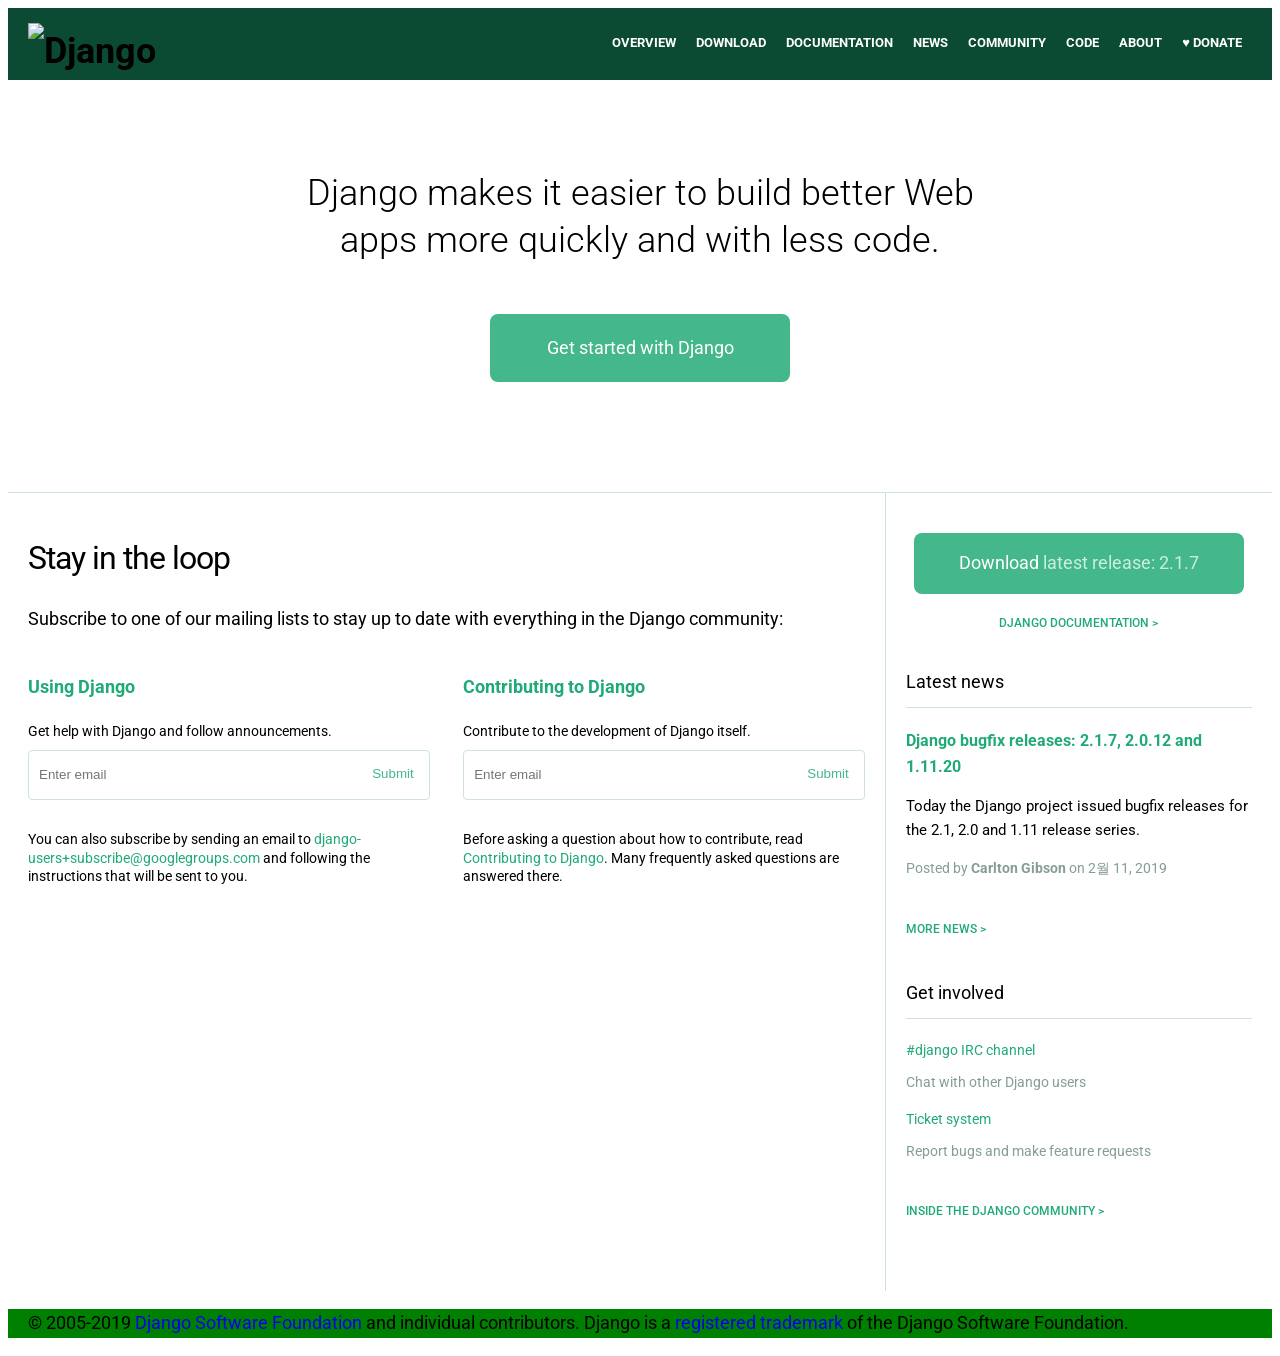
==== index.html @ a02be87a "첫 커밋" ====
<!DOCTYPE html>
<html lang="en">
  <head>
    <meta charset="UTF-8" />
    <meta name="viewport" content="width=device-width, initial-scale=1.0" />
    <meta http-equiv="X-UA-Compatible" content="ie=edge" />
    <link rel="stylesheet" href="./normalize.css" />
    <link rel="stylesheet" href="./style.css" />
    <link
      href="https://fonts.googleapis.com/css?family=Roboto:300,400,500,700,900"
      rel="stylesheet"
    />
    <title>The Web framework for perfectionists with deadlines | Django</title>
  </head>
  <body>
    <header class="header">
      <div class="container">
        <h1 class="logo">
          <img
            src="https://static.djangoproject.com/img/logo-django.42234b631760.svg"
            alt="Django"
          />
        </h1>
        <nav class="nav">
          <ul class="list">
            <li class="list-item"><a href="#">Overview</a></li>
            <li class="list-item"><a href="#">Download</a></li>
            <li class="list-item"><a href="#">Documentation</a></li>
            <li class="list-item"><a href="#">News</a></li>
            <li class="list-item"><a href="#">Community</a></li>
            <li class="list-item"><a href="#">Code</a></li>
            <li class="list-item"><a href="#">About</a></li>
            <li class="list-item"><a href="#">♥ Donate</a></li>
          </ul>
        </nav>
      </div>
    </header>
    <main class="main">
      <div class="hero-section">
        <div class="container">
          <p class="intro-desc">
            Django makes it easier to build better Web apps more quickly and
            with less code.
          </p>
          <a href="#" class="hero-cta cta">
            Get started with Django
          </a>
        </div>
      </div>
      <div class="container-float">
        <div class="main-content">
          <h2 class="main-title">Stay in the loop</h2>
          <p class="main-desc">
            Subscribe to one of our mailing lists to stay up to date with
            everything in the Django community:
          </p>
          <div class="mailing-layout">
            <div class="mailing">
              <h3 class="mailing-title">
                <a href="#">
                  Using Django
                </a>
              </h3>
              <p class="mailing-desc">
                Get help with Django and follow announcements.
              </p>
              <form action="#" class="mailing-form">
                <label for="input-following"
                  >send email for following news</label
                >
                <input
                  type="email"
                  placeholder="Enter email"
                  id="input-following"
                  name="input-following"
                />
                <button type="submit" class="mailing-form-btn">Submit</button>
              </form>
              <p class="mailing-desc">
                You can also subscribe by sending an email to
                <a href="mailto:django-users+subscribe@googlegroups.com"
                  >django-users+subscribe@googlegroups.com</a
                >
                and following the instructions that will be sent to you.
              </p>
            </div>
            <div class="mailing">
              <h3 class="mailing-title">
                <a href="#">Contributing to Django</a>
              </h3>
              <p class="mailing-desc">
                Contribute to the development of Django itself.
              </p>
              <form action="#" class="mailing-form">
                <label for="email-contribute"
                  >send e-mail for contribution</label
                >
                <input
                  type="email"
                  placeholder="Enter email"
                  id="email-contribute"
                  name="email-contribute"
                />
                <button type="submit" class="mailing-form-btn">
                  Submit
                </button>
              </form>
              <p class="mailing-desc">
                Before asking a question about how to contribute, read
                <a
                  href="https://docs.djangoproject.com/en/dev/internals/contributing/"
                  >Contributing to Django</a
                >. Many frequently asked questions are answered there.
              </p>
            </div>
          </div>
        </div>
        <div class="side-content">
          <div class="container-side-cta">
            <a href="#" class="cta side-cta"
              >Download <em>latest release: 2.1.7</em></a
            >
            <a href="#" class="more">Django documentation</a>
          </div>
          <div class="latest-news infos">
            <h2 class="infos-title">Latest news</h2>
            <article class="news-article">
              <h3 class="news-title">
                <a href="#"
                  >Django bugfix releases: 2.1.7, 2.0.12 and 1.11.20</a
                >
              </h3>
              <p class="news-desc">
                Today the Django project issued bugfix releases for the 2.1, 2.0
                and 1.11 release series.
              </p>
              <p class="news-meta">
                Posted by <span>Carlton Gibson</span> on
                <time datetime="2019-02-11">2월 11, 2019</time>
              </p>
            </article>
            <a href="#" class="more">More news</a>
          </div>
          <div class="get-involved infos">
            <h2 class="infos-title">Get involved</h2>
            <dl class="list-communities">
              <dt class="community-title">
                <a href="#">#django IRC channel</a>
              </dt>
              <dd class="community-desc">Chat with other Django users</dd>
              <dt class="community-title"><a href="#">Ticket system</a></dt>
              <dd class="community-desc">
                Report bugs and make feature requests
              </dd>
            </dl>
            <a href="#" class="more">Inside the django community</a>
          </div>
        </div>
      </div>
    </main>
    <footer class="footer">
      <div class="container">
        <p class="copyright">
          &copy; 2005-2019
          <a href="https://www.djangoproject.com/foundation/">
            Django Software Foundation</a
          >
          and individual contributors. Django is a
          <a href="https://www.djangoproject.com/trademarks/"
            >registered trademark</a
          >
          of the Django Software Foundation.
        </p>
      </div>
    </footer>
  </body>
</html>
---- style.css ----
/* 공통 속성 */
*,
*::before,
*::after {
  box-sizing: border-box;
}
html {
  font-size: 10px;
}
body {
  min-width: 1060px;
  font-size: 1.8rem;
  line-height: 1.6;
  font-family: Roboto, Avenir, sans-serif;
}
a {
  text-decoration: none;
}

/* CALL TO ACTION */
.cta {
  color: white;
  font-weight: 400;
  display: block;
  border-radius: 8px;
  background: #44b78b;
}
.cta:hover {
  background: #51be95;
}

/* HEADER */
.header {
  background: #0c4b33;
  height: 72px;
  padding: 15px 0 4px;
}
.container,
.container-float {
  max-width: 1400px;
  margin: 0 auto;
  padding: 0 20px;
  position: relative;
}
.container-float::after {
  display: block;
  content: "";
  clear: both;
}
.logo {
  margin: 0;
  padding-left: inherit;
  position: absolute;
  top: 0;
  left: 0;
}
.nav {
  text-align: right;
}
.list {
  margin: 0;
  font-size: 0;
}
.list-item {
  font-weight: 700;
  display: inline-block;
  font-size: 1.3rem;
  text-transform: uppercase;
}
.list-item > a {
  color: white;
  display: block;
  padding: 10px;
}
.list-item > a:hover {
  color: #c9f0dd;
}

/* MAIN */
/* HERO SECTION */
.hero-section {
  padding: 50px 0;
  text-align: center;
  border-bottom: 1px solid #cfe3dc;
}
.intro-desc {
  margin: 40px auto 50px;
  width: 700px;
  font-weight: 300;
  font-size: 3.6rem;
  line-height: 1.3;
}
.hero-cta {
  width: 300px;
  margin: 0 auto 60px;
  padding: 20px 50px;
}

/* MAIN CONTENT */
.main-content {
  float: left;
  width: 70%;
  padding-right: 20px;
}
.main-title {
  font-weight: 400;
  margin: 40px 0 20px 0;
  font-size: 3.2rem;
  letter-spacing: -1px;
}
.main-desc {
  margin: 0 0 20px 0;
}
.mailing-layout {
  padding-top: 20px;
}
.mailing-layout::after {
  content: "";
  display: block;
  clear: both;
}
.mailing {
  float: left;
  width: 48%;
}
.mailing:first-child {
  margin-right: 4%;
}
.mailing-title {
  margin: 0 0 20px 0;
  font-size: 1.8rem;
  font-weight: 700;
}
.mailing-title > a,
.mailing-desc > a {
  color: #20aa76;
}
.mailing-title > a:hover,
.mailing-desc > a:hover {
  color: #25c488;
}
.mailing-desc {
  margin: 0;
  font-size: 1.4rem;
  line-height: 1.3;
}
.mailing-form {
  margin: 10px 0 30px;
  position: relative;
}
.mailing-form > label {
  position: absolute;
  width: 1px;
  height: 1px;
  overflow: hidden;
  margin: -1px;
  clip: rect(0, 0, 0, 0);
}
input[type="email"] {
  width: 100%;
  border: 1px solid #cfe3dc;
  border-radius: 4px;
  height: 5rem;
  padding: 6px 80px 8px 10px;
}
.mailing-form-btn {
  position: absolute;
  top: 30%;
  right: 1rem;
  border: 0;
  color: #44b78b;
  background: transparent;
  cursor: pointer;
}
.mailing-form-btn:hover {
  color: #0c4b33;
}

/* SIDE CONTENT */
.side-content {
  float: right;
  width: 30%;
  margin: 0;
  padding: 0 0 30px 20px;
  border-left: 1px solid #cfe3dc;
}
.side-content a:hover {
  color: #25c488;
}
.cta.side-cta:hover {
  color: white;
}
.container-side-cta {
  text-align: center;
}
.side-cta {
  width: 330px;
  padding: 16px 24px;
  margin: 40px auto 0;
}
.side-cta em {
  font-style: normal;
  color: #c9f0dd;
}
.more {
  display: block;
  margin-top: 20px;
  font-size: 1.2rem;
  font-weight: 500;
  text-transform: uppercase;
  color: #20aa76;
}
.more::after {
  content: " >";
}
.infos {
  margin-bottom: 40px;
}
.infos-title {
  font-size: 1.8rem;
  font-weight: 400;
  border-bottom: 1px solid #cfe3dc;
  margin: 3.5rem 0 0 0;
  padding-bottom: 1rem;
}
.news-title {
  margin: 0;
  font-weight: 700;
  font-size: 1.6rem;
}
.news-title > a,
.community-title > a {
  color: #20aa76;
}
.news-article {
  padding: 20px 0;
}
.news-desc {
  font-size: 1.5rem;
}
.news-meta {
  margin: 0;
  margin-top: 1rem;
  font-size: 1.4rem;
  color: #859d94;
}
.news-meta > span {
  font-weight: 700;
}
.list-communities {
  padding: 20px 0;
  margin: 0;
}
.community-title {
  font-size: 1.4rem;
}
.community-title:nth-child(n + 2) {
  margin-top: 14px;
}
.community-desc {
  margin: 10px 0 0 0;
  font-size: 1.4rem;
  color: #859d94;
}

/* FOOTER */
.footer {
  background: green;
  clear: both;
}
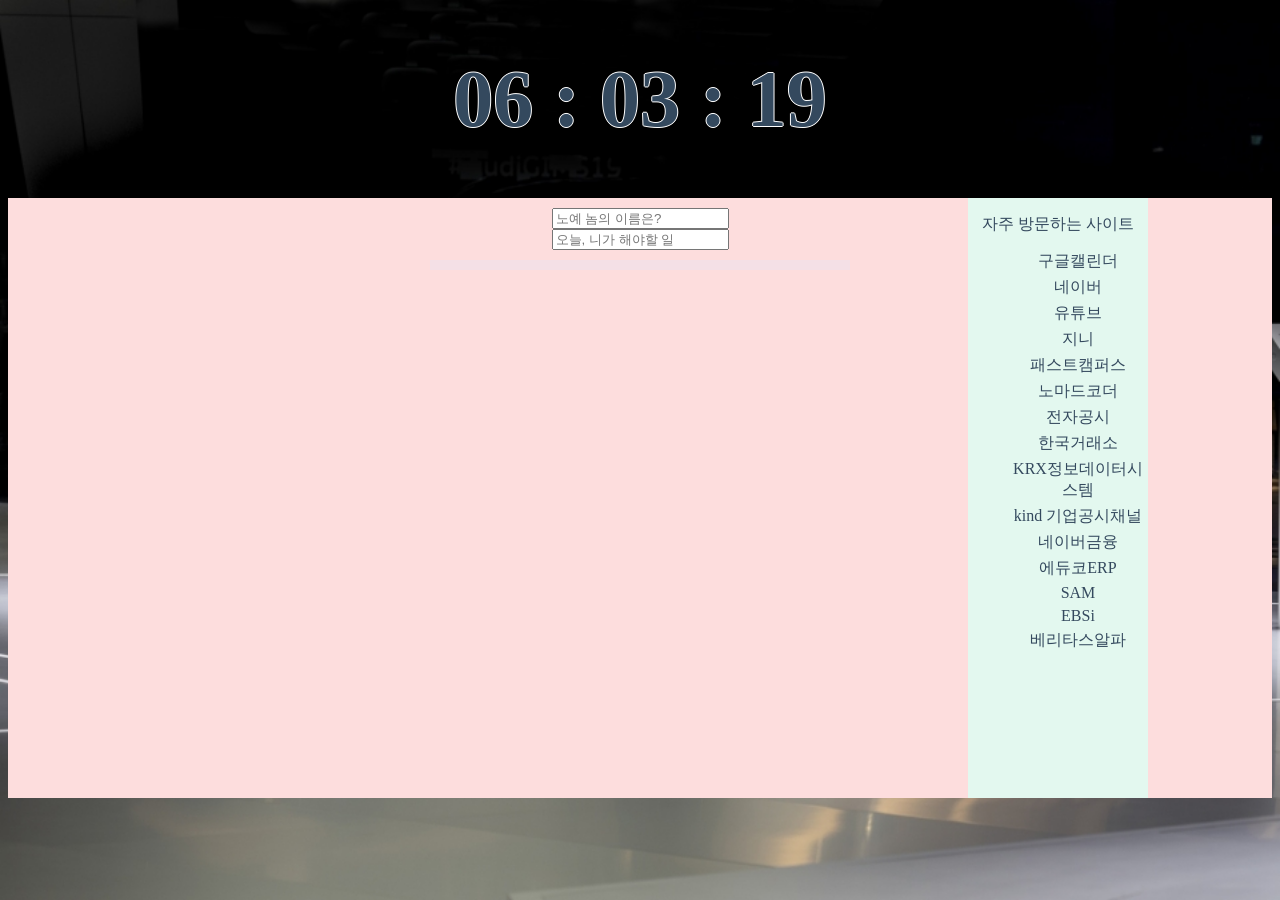
==== commit c72b72cd: "Add files via upload" ====
--- a/index.html
+++ b/index.html
@@ -1,177 +1,60 @@
-<!DOCTYPE html>
-<html lang="en">
-  <head>
-    <meta charset="UTF-8" />
-    <meta name="viewport" content="width=device-width, initial-scale=1.0" />
-    <meta http-equiv="X-UA-Compatible" content="ie=edge" />
-    <link rel="stylesheet" href="./normalize.css" />
-    <link rel="stylesheet" href="./style.css" />
-    <link
-      href="https://fonts.googleapis.com/css?family=Roboto:300,400,500,700,900"
-      rel="stylesheet"
-    />
-    <title>The Web framework for perfectionists with deadlines | Django</title>
-  </head>
-  <body>
-    <header class="header">
-      <div class="container">
-        <h1 class="logo">
-          <img
-            src="https://static.djangoproject.com/img/logo-django.42234b631760.svg"
-            alt="Django"
-          />
-        </h1>
-        <nav class="nav">
-          <ul class="list">
-            <li class="list-item"><a href="#">Overview</a></li>
-            <li class="list-item"><a href="#">Download</a></li>
-            <li class="list-item"><a href="#">Documentation</a></li>
-            <li class="list-item"><a href="#">News</a></li>
-            <li class="list-item"><a href="#">Community</a></li>
-            <li class="list-item"><a href="#">Code</a></li>
-            <li class="list-item"><a href="#">About</a></li>
-            <li class="list-item"><a href="#">♥ Donate</a></li>
-          </ul>
-        </nav>
-      </div>
-    </header>
-    <main class="main">
-      <div class="hero-section">
-        <div class="container">
-          <p class="intro-desc">
-            Django makes it easier to build better Web apps more quickly and
-            with less code.
-          </p>
-          <a href="#" class="hero-cta cta">
-            Get started with Django
-          </a>
-        </div>
-      </div>
-      <div class="container-float">
-        <div class="main-content">
-          <h2 class="main-title">Stay in the loop</h2>
-          <p class="main-desc">
-            Subscribe to one of our mailing lists to stay up to date with
-            everything in the Django community:
-          </p>
-          <div class="mailing-layout">
-            <div class="mailing">
-              <h3 class="mailing-title">
-                <a href="#">
-                  Using Django
-                </a>
-              </h3>
-              <p class="mailing-desc">
-                Get help with Django and follow announcements.
-              </p>
-              <form action="#" class="mailing-form">
-                <label for="input-following"
-                  >send email for following news</label
-                >
-                <input
-                  type="email"
-                  placeholder="Enter email"
-                  id="input-following"
-                  name="input-following"
-                />
-                <button type="submit" class="mailing-form-btn">Submit</button>
-              </form>
-              <p class="mailing-desc">
-                You can also subscribe by sending an email to
-                <a href="mailto:django-users+subscribe@googlegroups.com"
-                  >django-users+subscribe@googlegroups.com</a
-                >
-                and following the instructions that will be sent to you.
-              </p>
-            </div>
-            <div class="mailing">
-              <h3 class="mailing-title">
-                <a href="#">Contributing to Django</a>
-              </h3>
-              <p class="mailing-desc">
-                Contribute to the development of Django itself.
-              </p>
-              <form action="#" class="mailing-form">
-                <label for="email-contribute"
-                  >send e-mail for contribution</label
-                >
-                <input
-                  type="email"
-                  placeholder="Enter email"
-                  id="email-contribute"
-                  name="email-contribute"
-                />
-                <button type="submit" class="mailing-form-btn">
-                  Submit
-                </button>
-              </form>
-              <p class="mailing-desc">
-                Before asking a question about how to contribute, read
-                <a
-                  href="https://docs.djangoproject.com/en/dev/internals/contributing/"
-                  >Contributing to Django</a
-                >. Many frequently asked questions are answered there.
-              </p>
-            </div>
-          </div>
-        </div>
-        <div class="side-content">
-          <div class="container-side-cta">
-            <a href="#" class="cta side-cta"
-              >Download <em>latest release: 2.1.7</em></a
-            >
-            <a href="#" class="more">Django documentation</a>
-          </div>
-          <div class="latest-news infos">
-            <h2 class="infos-title">Latest news</h2>
-            <article class="news-article">
-              <h3 class="news-title">
-                <a href="#"
-                  >Django bugfix releases: 2.1.7, 2.0.12 and 1.11.20</a
-                >
-              </h3>
-              <p class="news-desc">
-                Today the Django project issued bugfix releases for the 2.1, 2.0
-                and 1.11 release series.
-              </p>
-              <p class="news-meta">
-                Posted by <span>Carlton Gibson</span> on
-                <time datetime="2019-02-11">2월 11, 2019</time>
-              </p>
-            </article>
-            <a href="#" class="more">More news</a>
-          </div>
-          <div class="get-involved infos">
-            <h2 class="infos-title">Get involved</h2>
-            <dl class="list-communities">
-              <dt class="community-title">
-                <a href="#">#django IRC channel</a>
-              </dt>
-              <dd class="community-desc">Chat with other Django users</dd>
-              <dt class="community-title"><a href="#">Ticket system</a></dt>
-              <dd class="community-desc">
-                Report bugs and make feature requests
-              </dd>
-            </dl>
-            <a href="#" class="more">Inside the django community</a>
-          </div>
-        </div>
-      </div>
-    </main>
-    <footer class="footer">
-      <div class="container">
-        <p class="copyright">
-          &copy; 2005-2019
-          <a href="https://www.djangoproject.com/foundation/">
-            Django Software Foundation</a
-          >
-          and individual contributors. Django is a
-          <a href="https://www.djangoproject.com/trademarks/"
-            >registered trademark</a
-          >
-          of the Django Software Foundation.
-        </p>
-      </div>
-    </footer>
-  </body>
-</html>
+<!DOCTYPE html>
+<html lang="en">
+  <head>
+    <meta charset="UTF-8" />
+    <meta name="viewport" content="width=device-width, initial-scale=1.0" />
+    <meta http-equiv="X-UA-Compatible" content="ie=edge" />
+    <title>Momonton</title>
+    <link rel="stylesheet" href="index.css" />
+  </head>
+
+  <body>
+    <header>
+      <spanc class="js-weather"></spanc>
+      <div class="js-clock">
+        <h1>00:00</h1>
+      </div>
+    </header>
+
+    <section class="section">
+      <form class="js-form form">
+        <input type="text" placeholder="노예 놈의 이름은?" required />
+      </form>
+      <h4 class="js-greetings greetings"></h4>
+      <h4 class="js-worning worning"></h4>
+      <div class="point"></div>
+      <form class="js-toDoForm toDoForm">
+        <input type="text" placeholder="오늘, 니가 해야할 일" required />
+      </form>
+      <ul class="js-toDoList toDoList"></ul>
+    </section>
+
+    <aside class="aside">
+      <p style="text-align: center">자주 방문하는 사이트</p>
+      <ul class="connect">
+        <li>구글캘린더</li>
+        <li>네이버</li>
+        <li>유튜브</li>
+        <li>지니</li>
+        <li>패스트캠퍼스</li>
+        <li>노마드코더</li>
+        <li>전자공시</li>
+        <li>한국거래소</li>
+        <li>KRX정보데이터시스템</li>
+        <li>kind 기업공시채널</li>
+        <li>네이버금융</li>
+        <li>에듀코ERP</li>
+        <li>SAM</li>
+        <li>EBSi</li>
+        <li>베리타스알파</li>
+      </ul>
+    </aside>
+
+    <script src="clock.js"></script>
+    <script src="greeting.js"></script>
+    <script src="todo.js"></script>
+    <script src="bg.js"></script>
+    <script src="weather.js"></script>
+    <script src="aside.js"></script>
+  </body>
+</html>
--- a/index.css
+++ b/index.css
@@ -0,0 +1,94 @@
+.btn {
+  cursor: pointer;
+}
+
+body {
+  color: #34495e;
+  transition: color 0.5s ease-in-out;
+}
+
+.clicked {
+  color: #7f8c8d;
+}
+.form,
+.greetings,
+.worning {
+  display: none;
+  text-align: center;
+  color: #4682b4;
+  padding-top: 10px;
+}
+.showing {
+  display: block;
+}
+.js-clock {
+  text-shadow: -1px 0 white, 0 1px white, 1px 0 white, 0 -1px white;
+  font-size: 2.5rem;
+  text-align: center;
+}
+.toDoForm {
+  text-align: center;
+  padding-bottom: 10px;
+}
+li {
+  display: block;
+  text-align: center;
+  padding-bottom: 5px;
+}
+
+.toDoList {
+  margin: auto;
+  background: rgba(215, 231, 254, 0.26);
+  width: 30%;
+  padding-top: 5px;
+  padding-bottom: 5px;
+}
+
+@keyframes fadeIn {
+  from {
+    opacity: 0;
+  }
+  to {
+    opacity: 1;
+  }
+}
+
+.bgImage {
+  position: absolute;
+  top: 0;
+  left: 0;
+  width: 100%;
+  height: 100%;
+  z-index: -1;
+  animation: fadeIn 0.5s linear;
+}
+
+.js-weather {
+  display: block;
+  text-align: right;
+  font-size: 1.5rem;
+  color: rgb(255, 0, 0);
+  text-shadow: -1px 0 white, 0 1px white, 1px 0 white, 0 -1px white;
+}
+
+.section {
+  height: 600px;
+  background-color: rgb(253, 221, 221);
+}
+
+.aside {
+  position: absolute;
+  margin: -600px 0 0 960px;
+  width: 180px;
+  height: 600px;
+  background-color: rgb(227, 248, 239);
+}
+
+.check {
+  text-decoration: line-through double;
+}
+.point {
+  text-align: center;
+  color: red;
+  font-size: 1.5rem;
+}
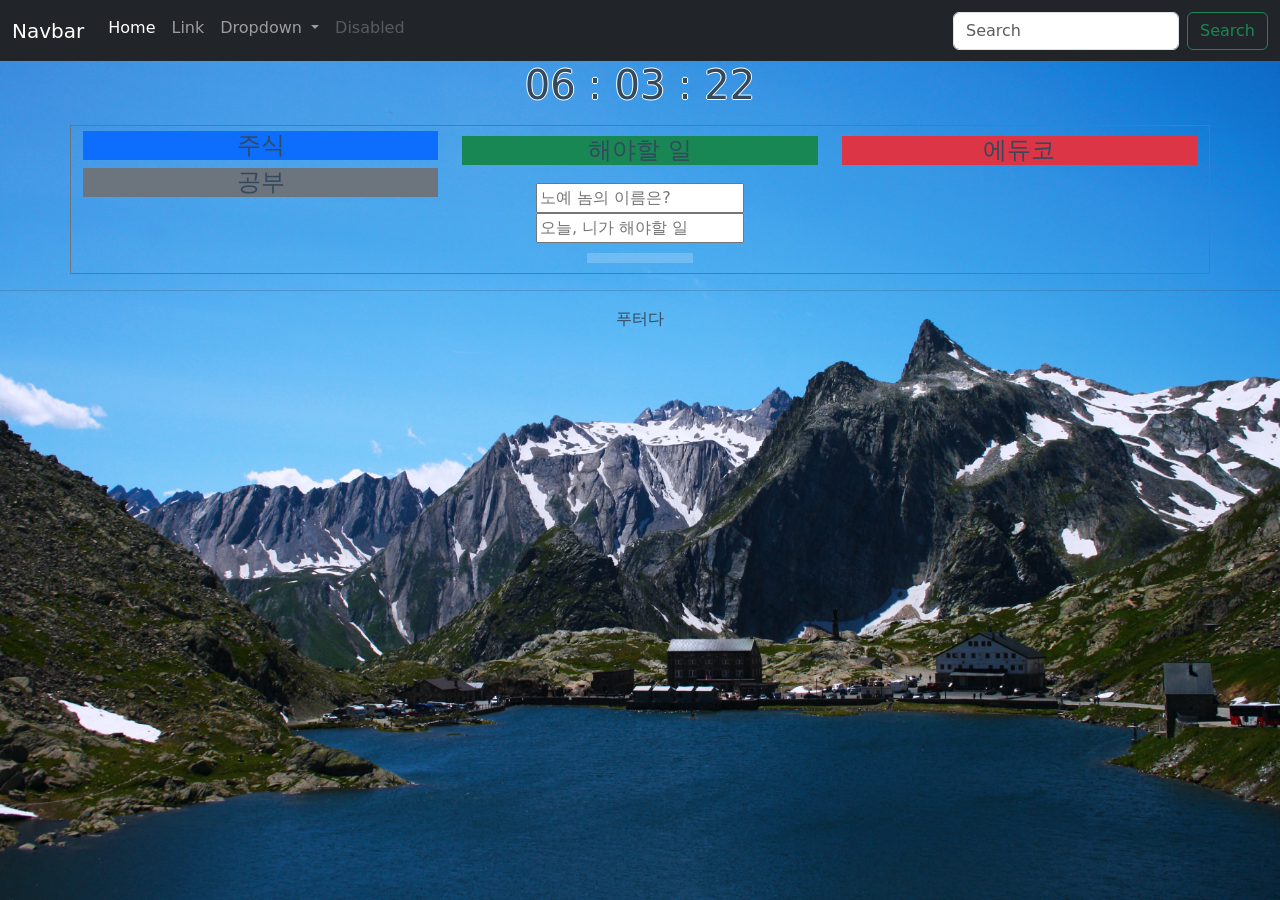
==== commit 2f882073: "Add files via upload" ====
--- a/index.html
+++ b/index.html
@@ -1,55 +1,225 @@
 <!DOCTYPE html>
 <html lang="en">
   <head>
-    <meta charset="UTF-8" />
-    <meta name="viewport" content="width=device-width, initial-scale=1.0" />
-    <meta http-equiv="X-UA-Compatible" content="ie=edge" />
-    <title>Momonton</title>
+    <!-- Required meta tags -->
+    <meta charset="utf-8" />
+    <meta name="viewport" content="width=device-width, initial-scale=1" />
+
+    <!-- Bootstrap CSS -->
+    <link
+      href="https://cdn.jsdelivr.net/npm/bootstrap@5.0.0-beta2/dist/css/bootstrap.min.css"
+      rel="stylesheet"
+      integrity="sha384-BmbxuPwQa2lc/FVzBcNJ7UAyJxM6wuqIj61tLrc4wSX0szH/Ev+nYRRuWlolflfl"
+      crossorigin="anonymous"
+    />
     <link rel="stylesheet" href="index.css" />
+
+    <title>self control</title>
   </head>
-
   <body>
-    <header>
+    <!-- navbar -->
+    <nav class="navbar navbar-expand-lg navbar-dark bg-dark">
+      <div class="container-fluid">
+        <a class="navbar-brand" href="#">Navbar</a>
+        <button
+          class="navbar-toggler"
+          type="button"
+          data-bs-toggle="collapse"
+          data-bs-target="#navbarSupportedContent"
+          aria-controls="navbarSupportedContent"
+          aria-expanded="false"
+          aria-label="Toggle navigation"
+        >
+          <span class="navbar-toggler-icon"></span>
+        </button>
+        <div class="collapse navbar-collapse" id="navbarSupportedContent">
+          <ul class="navbar-nav me-auto mb-2 mb-lg-0">
+            <li class="nav-item">
+              <a class="nav-link active" aria-current="page" href="#">Home</a>
+            </li>
+            <li class="nav-item">
+              <a class="nav-link" href="#">Link</a>
+            </li>
+            <li class="nav-item dropdown">
+              <a
+                class="nav-link dropdown-toggle"
+                href="#"
+                id="navbarDropdown"
+                role="button"
+                data-bs-toggle="dropdown"
+                aria-expanded="false"
+              >
+                Dropdown
+              </a>
+              <ul class="dropdown-menu" aria-labelledby="navbarDropdown">
+                <li><a class="dropdown-item" href="#">Action</a></li>
+                <li><a class="dropdown-item" href="#">Another action</a></li>
+                <li><hr class="dropdown-divider" /></li>
+                <li>
+                  <a class="dropdown-item" href="#">Something else here</a>
+                </li>
+              </ul>
+            </li>
+            <li class="nav-item">
+              <a
+                class="nav-link disabled"
+                href="#"
+                tabindex="-1"
+                aria-disabled="true"
+                >Disabled</a
+              >
+            </li>
+          </ul>
+          <form class="d-flex">
+            <input
+              class="form-control me-2"
+              type="search"
+              placeholder="Search"
+              aria-label="Search"
+            />
+            <button class="btn btn-outline-success" type="submit">
+              Search
+            </button>
+          </form>
+        </div>
+      </div>
+    </nav>
+    <!-- carousel
+    <div
+      id="carouselExampleCaptions"
+      class="carousel slide"
+      data-bs-ride="carousel"
+    >
+      <div class="carousel-indicators">
+        <button
+          type="button"
+          data-bs-target="#carouselExampleCaptions"
+          data-bs-slide-to="0"
+          class="active"
+          aria-current="true"
+          aria-label="Slide 1"
+        ></button>
+        <button
+          type="button"
+          data-bs-target="#carouselExampleCaptions"
+          data-bs-slide-to="1"
+          aria-label="Slide 2"
+        ></button>
+        <button
+          type="button"
+          data-bs-target="#carouselExampleCaptions"
+          data-bs-slide-to="2"
+          aria-label="Slide 3"
+        ></button>
+      </div>
+      <div class="carousel-inner">
+        <div class="carousel-item active">
+          <img
+            src="/images/1.jpg"
+            class="d-block w-100 h-50"
+            alt="First slide label"
+          />
+          <div class="carousel-caption d-none d-md-block">
+            <h5>First slide label</h5>
+            <p>Some representative placeholder content for the first slide.</p>
+          </div>
+        </div>
+        <div class="carousel-item">
+          <img
+            src="/images/5.jpg"
+            class="d-block w-100 h-50"
+            alt="Second slide label"
+          />
+          <div class="carousel-caption d-none d-md-block">
+            <h5>Second slide label</h5>
+            <p>Some representative placeholder content for the second slide.</p>
+          </div>
+        </div>
+        <div class="carousel-item">
+          <img
+            src="/images/4.jpg"
+            class="d-block w-100 h-50"
+            alt="Third slide label"
+          />
+          <div class="carousel-caption d-none d-md-block">
+            <h5>Third slide label</h5>
+            <p>Some representative placeholder content for the third slide.</p>
+          </div>
+        </div>
+      </div>
+      <button
+        class="carousel-control-prev"
+        type="button"
+        data-bs-target="#carouselExampleCaptions"
+        data-bs-slide="prev"
+      >
+        <span class="carousel-control-prev-icon" aria-hidden="true"></span>
+        <span class="visually-hidden">Previous</span>
+      </button>
+      <button
+        class="carousel-control-next"
+        type="button"
+        data-bs-target="#carouselExampleCaptions"
+        data-bs-slide="next"
+      >
+        <span class="carousel-control-next-icon" aria-hidden="true"></span>
+        <span class="visually-hidden">Next</span>
+      </button>
+    </div> -->
+
+    <!-- contents -->    
+    <div class="container">
       <spanc class="js-weather"></spanc>
       <div class="js-clock">
         <h1>00:00</h1>
       </div>
-    </header>
-
-    <section class="section">
-      <form class="js-form form">
-        <input type="text" placeholder="노예 놈의 이름은?" required />
-      </form>
-      <h4 class="js-greetings greetings"></h4>
-      <h4 class="js-worning worning"></h4>
-      <div class="point"></div>
-      <form class="js-toDoForm toDoForm">
-        <input type="text" placeholder="오늘, 니가 해야할 일" required />
-      </form>
-      <ul class="js-toDoList toDoList"></ul>
-    </section>
-
-    <aside class="aside">
-      <p style="text-align: center">자주 방문하는 사이트</p>
-      <ul class="connect">
-        <li>구글캘린더</li>
-        <li>네이버</li>
-        <li>유튜브</li>
-        <li>지니</li>
-        <li>패스트캠퍼스</li>
-        <li>노마드코더</li>
-        <li>전자공시</li>
-        <li>한국거래소</li>
-        <li>KRX정보데이터시스템</li>
-        <li>kind 기업공시채널</li>
-        <li>네이버금융</li>
-        <li>에듀코ERP</li>
-        <li>SAM</li>
-        <li>EBSi</li>
-        <li>베리타스알파</li>
-      </ul>
-    </aside>
-
+      <div class="row my-3 border border-secondary" style="padding-top: 5px; padding-bottom: 5px;">
+        <div class="col-md-4">
+          <h4 class="text-center bg-primary">주식</h2>
+
+          <h4 class="text-center bg-secondary">공부</h2>
+        </div>
+
+        <div class="col-md-4" style="padding-top: 5px; padding-bottom: 5px;">
+          <h4 class="text-center bg-success">해야할 일</h2>
+            <form class="js-form form text-center">
+              <input type="text" placeholder="노예 놈의 이름은?" required />
+            </form>
+            <h4 class="js-greetings greetings"></h4>
+            <h4 class="js-worning worning"></h4>
+            <div class="point text-center"></div>
+            <div>
+              <form class="js-toDoForm toDoForm text-center">
+                <input type="text" placeholder="오늘, 니가 해야할 일" required />
+              </form>
+            </div>
+            <ul class="js-toDoList toDoList text-center"></ul>
+        </div>
+
+        <div class="col-md-4" style="padding-top: 5px; padding-bottom: 5px;">
+          <h4 class="text-center bg-danger">에듀코</h2>
+        </div>
+      </div>
+    </div>
+
+    <!-- footer -->
+    <hr />
+    <footer class="text-center">
+      <p>푸터다</p>
+    </footer>
+
+    <!-- Optional JavaScript; choose one of the two! -->
+    <!-- Option 1: Bootstrap Bundle with Popper -->
+    <script
+      src="https://cdn.jsdelivr.net/npm/bootstrap@5.0.0-beta2/dist/js/bootstrap.bundle.min.js"
+      integrity="sha384-b5kHyXgcpbZJO/tY9Ul7kGkf1S0CWuKcCD38l8YkeH8z8QjE0GmW1gYU5S9FOnJ0"
+      crossorigin="anonymous"
+    ></script>
+    <!-- Option 2: Separate Popper and Bootstrap JS -->
+    <!--
+    <script src="https://cdn.jsdelivr.net/npm/@popperjs/core@2.6.0/dist/umd/popper.min.js" integrity="sha384-KsvD1yqQ1/1+IA7gi3P0tyJcT3vR+NdBTt13hSJ2lnve8agRGXTTyNaBYmCR/Nwi" crossorigin="anonymous"></script>
+    <script src="https://cdn.jsdelivr.net/npm/bootstrap@5.0.0-beta2/dist/js/bootstrap.min.js" integrity="sha384-nsg8ua9HAw1y0W1btsyWgBklPnCUAFLuTMS2G72MMONqmOymq585AcH49TLBQObG" crossorigin="anonymous"></script>
+    -->
     <script src="clock.js"></script>
     <script src="greeting.js"></script>
     <script src="todo.js"></script>
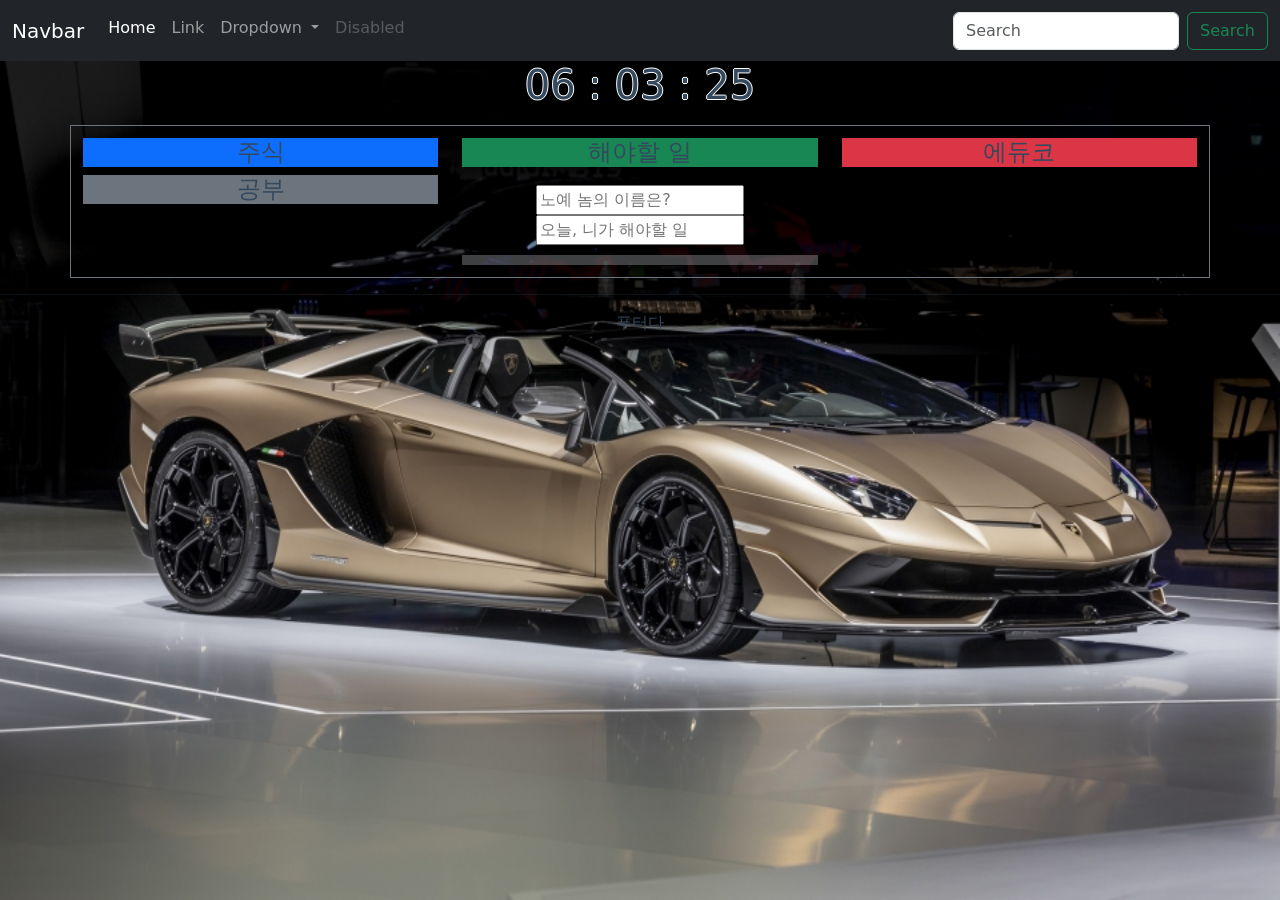
==== commit 599fbdc9: "Update index.html" ====
--- a/index.html
+++ b/index.html
@@ -173,14 +173,17 @@
       <div class="js-clock">
         <h1>00:00</h1>
       </div>
-      <div class="row my-3 border border-secondary" style="padding-top: 5px; padding-bottom: 5px;">
-        <div class="col-md-4">
-          <h4 class="text-center bg-primary">주식</h2>
-
-          <h4 class="text-center bg-secondary">공부</h2>
-        </div>
-
-        <div class="col-md-4" style="padding-top: 5px; padding-bottom: 5px;">
+      <div class="row my-3 border border-secondary">
+        <div class="col-md-4" style="padding-top: 12px; padding-bottom: 12px;">
+          <div>
+            <h4 class="text-center bg-primary">주식</h2>
+          </div>
+          <div>
+            <h4 class="text-center bg-secondary">공부</h2>
+          </div>
+        </div>
+
+        <div class="col-md-4" style="padding-top: 12px; padding-bottom: 12px;">
           <h4 class="text-center bg-success">해야할 일</h2>
             <form class="js-form form text-center">
               <input type="text" placeholder="노예 놈의 이름은?" required />
@@ -196,7 +199,7 @@
             <ul class="js-toDoList toDoList text-center"></ul>
         </div>
 
-        <div class="col-md-4" style="padding-top: 5px; padding-bottom: 5px;">
+        <div class="col-md-4" style="padding-top: 12px; padding-bottom: 12px;">
           <h4 class="text-center bg-danger">에듀코</h2>
         </div>
       </div>
--- a/index.css
+++ b/index.css
@@ -30,7 +30,7 @@
   text-align: center;
   padding-bottom: 10px;
 }
-li {
+ul > li {
   display: block;
   text-align: center;
   padding-bottom: 5px;
@@ -38,8 +38,8 @@
 
 .toDoList {
   margin: auto;
-  background: rgba(215, 231, 254, 0.26);
-  width: 30%;
+  background: rgba(240, 245, 253, 0.26);
+  width: 100%;
   padding-top: 5px;
   padding-bottom: 5px;
 }
@@ -71,19 +71,6 @@
   text-shadow: -1px 0 white, 0 1px white, 1px 0 white, 0 -1px white;
 }
 
-.section {
-  height: 600px;
-  background-color: rgb(253, 221, 221);
-}
-
-.aside {
-  position: absolute;
-  margin: -600px 0 0 960px;
-  width: 180px;
-  height: 600px;
-  background-color: rgb(227, 248, 239);
-}
-
 .check {
   text-decoration: line-through double;
 }
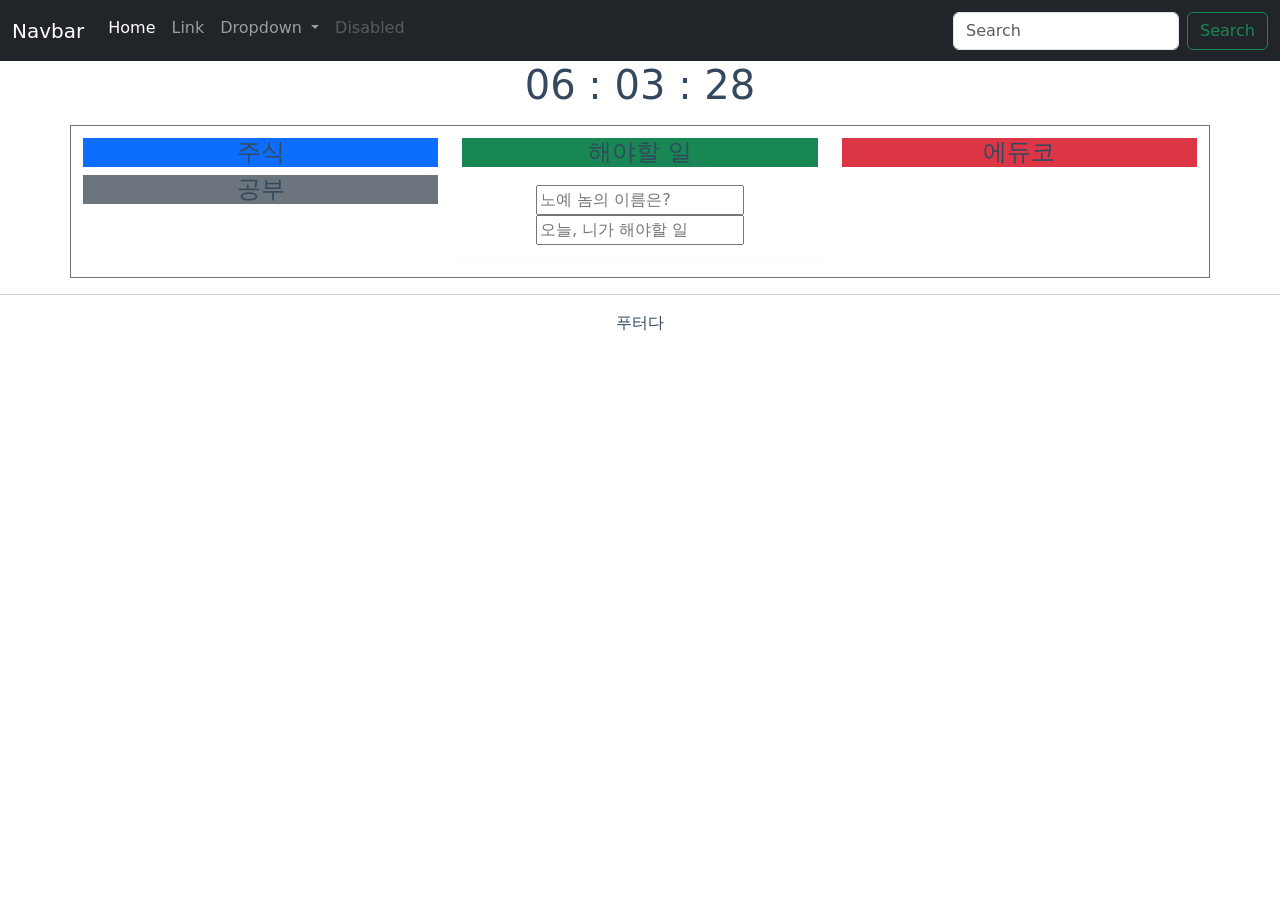
==== commit 4f1e7747: "Update index.html bg.js연결 끊음. 배경이 자꾸 바뀌어서 list가 잘 안보일때가 생김. 단색화할꺼임." ====
--- a/index.html
+++ b/index.html
@@ -226,7 +226,7 @@
     <script src="clock.js"></script>
     <script src="greeting.js"></script>
     <script src="todo.js"></script>
-    <script src="bg.js"></script>
+<!--     <script src="bg.js"></script> -->
     <script src="weather.js"></script>
     <script src="aside.js"></script>
   </body>
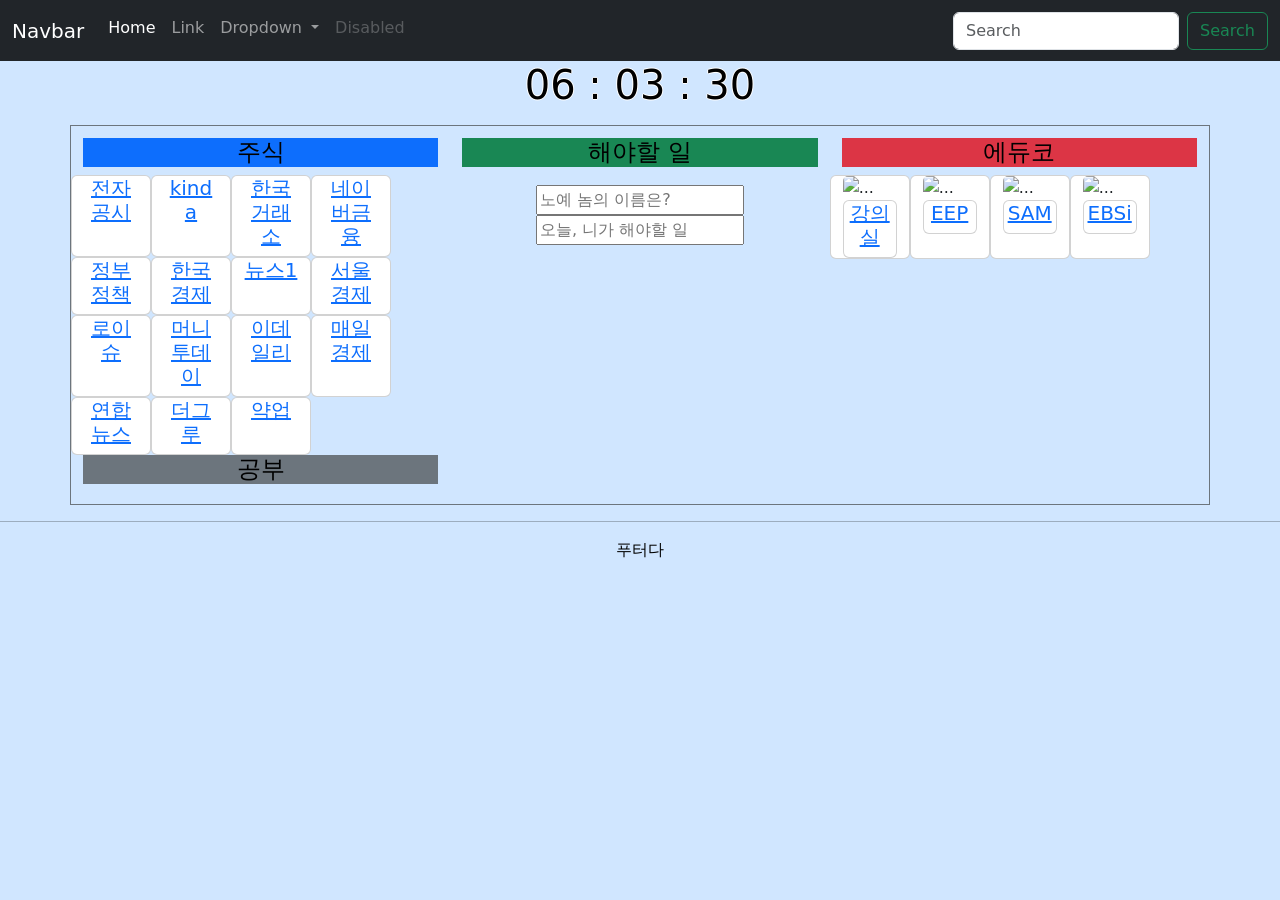
==== commit 0ba50cd4: "될까? 될까?" ====
--- a/index.html
+++ b/index.html
@@ -176,7 +176,69 @@
       <div class="row my-3 border border-secondary">
         <div class="col-md-4" style="padding-top: 12px; padding-bottom: 12px;">
           <div>
-            <h4 class="text-center bg-primary">주식</h2>
+            <h4 class="bg-primary text-center">주식</h2>
+              <div class="row">
+                <div class="card" style="width:5rem">
+                  <img src="" alt="" class="card-img-top">
+                  <h5 class="card-title text-center"><a href="">전자공시</a></h5>
+                </div>
+                <div class="card" style="width:5rem">
+                  <img src="" alt="" class="card-img-top">
+                  <h5 class="card-title text-center"><a href="">kinda</a></h5>
+                </div>
+                <div class="card" style="width:5rem">
+                  <img src="" alt="" class="card-img-top">
+                  <h5 class="card-title text-center"><a href="">한국거래소</a></h5>
+                </div>
+                <div class="card" style="width:5rem">
+                  <img src="" alt="" class="card-img-top">
+                  <h5 class="card-title text-center"><a href="">네이버금융</a></h5>
+                </div>
+                <div class="card" style="width:5rem">
+                  <img src="" alt="" class="card-img-top">
+                  <h5 class="card-title text-center"><a href="">정부정책</a></h5>
+                </div>
+                <div class="card" style="width:5rem">
+                  <img src="" alt="" class="card-img-top">
+                  <h5 class="card-title text-center"><a href="">한국경제</a></h5>
+                </div>
+                <div class="card" style="width:5rem">
+                  <img src="" alt="" class="card-img-top">
+                  <h5 class="card-title text-center"><a href="">뉴스1</a></h5>
+                </div>
+                <div class="card" style="width:5rem">
+                  <img src="" alt="" class="card-img-top">
+                  <h5 class="card-title text-center"><a href="">서울경제</a></h5>
+                </div>
+                <div class="card" style="width:5rem">
+                  <img src="" alt="" class="card-img-top">
+                  <h5 class="card-title text-center"><a href="">로이슈</a></h5>
+                </div>
+                <div class="card" style="width:5rem">
+                  <img src="" alt="" class="card-img-top">
+                  <h5 class="card-title text-center"><a href="">머니투데이</a></h5>
+                </div>
+                <div class="card" style="width:5rem">
+                  <img src="" alt="" class="card-img-top">
+                  <h5 class="card-title text-center"><a href="">이데일리</a></h5>
+                </div>
+                <div class="card" style="width:5rem">
+                  <img src="" alt="" class="card-img-top">
+                  <h5 class="card-title text-center"><a href="">매일경제</a></h5>
+                </div>
+                <div class="card" style="width:5rem">
+                  <img src="" alt="" class="card-img-top">
+                  <h5 class="card-title text-center"><a href="">연합뉴스</a></h5>
+                </div>
+                <div class="card" style="width:5rem">
+                  <img src="" alt="" class="card-img-top">
+                  <h5 class="card-title text-center"><a href="">더그루</a></h5>
+                </div>
+                <div class="card" style="width:5rem">
+                  <img src="" alt="" class="card-img-top">
+                  <h5 class="card-title text-center"><a href="">약업</a></h5>
+                </div>
+            </div>
           </div>
           <div>
             <h4 class="text-center bg-secondary">공부</h2>
@@ -199,8 +261,35 @@
             <ul class="js-toDoList toDoList text-center"></ul>
         </div>
 
+        <!-- 에듀코 아이콘 영역 -->
         <div class="col-md-4" style="padding-top: 12px; padding-bottom: 12px;">
           <h4 class="text-center bg-danger">에듀코</h2>
+            <div class="row">
+              <div class="card" style="width: 5rem;">
+                <img src="/images/sang.GIF" class="card-img-top" alt="...">
+                <div class="card">
+                  <h5 class="card-title text-center"><a href="https://www.sscoaching.co.kr/ssc/common/member/login.coach" target='_blank'>강의실</a></h5>
+                </div>
+              </div>
+              <div class="card" style="width: 5rem;">
+                <img src="/images/educo.GIF" class="card-img-top" alt="...">
+                <div class="card">
+                  <h5 class="card-title text-center"><a href="https://erp.educo.co.kr/" target='_blank'>EEP</a></h5>
+                </div>
+              </div>
+              <div class="card" style="width: 5rem;">
+                <img src="/images/sam.GIF" class="card-img-top" alt="...">
+                <div class="card">
+                  <h5 class="card-title text-center"><a href="https://vineacademy.hunet.co.kr/Home" target='_blank'>SAM</a></h5>
+                </div>
+              </div>
+              <div class="card" style="width: 5rem;">
+                <img src="/images/ebsi.GIF" class="card-img-top" alt="...">
+                <div class="card">
+                  <h5 class="card-title text-center"><a href="http://www.ebsi.co.kr/index.jsp?hitCountPage=ace" target='_blank'>EBSi</a></h5>
+                </div>
+              </div>
+          </div>
         </div>
       </div>
     </div>
@@ -226,7 +315,7 @@
     <script src="clock.js"></script>
     <script src="greeting.js"></script>
     <script src="todo.js"></script>
-<!--     <script src="bg.js"></script> -->
+    <!-- <script src="bg.js"></script> -->
     <script src="weather.js"></script>
     <script src="aside.js"></script>
   </body>
--- a/index.css
+++ b/index.css
@@ -3,7 +3,8 @@
 }
 
 body {
-  color: #34495e;
+  color: #000000;
+  background-color: #d0e6ff;
   transition: color 0.5s ease-in-out;
 }
 
@@ -33,12 +34,12 @@
 ul > li {
   display: block;
   text-align: center;
+  color: black;
   padding-bottom: 5px;
 }
 
 .toDoList {
   margin: auto;
-  background: rgba(240, 245, 253, 0.26);
   width: 100%;
   padding-top: 5px;
   padding-bottom: 5px;
@@ -67,7 +68,7 @@
   display: block;
   text-align: right;
   font-size: 1.5rem;
-  color: rgb(255, 0, 0);
+  color: rgb(0, 81, 255);
   text-shadow: -1px 0 white, 0 1px white, 1px 0 white, 0 -1px white;
 }
 
